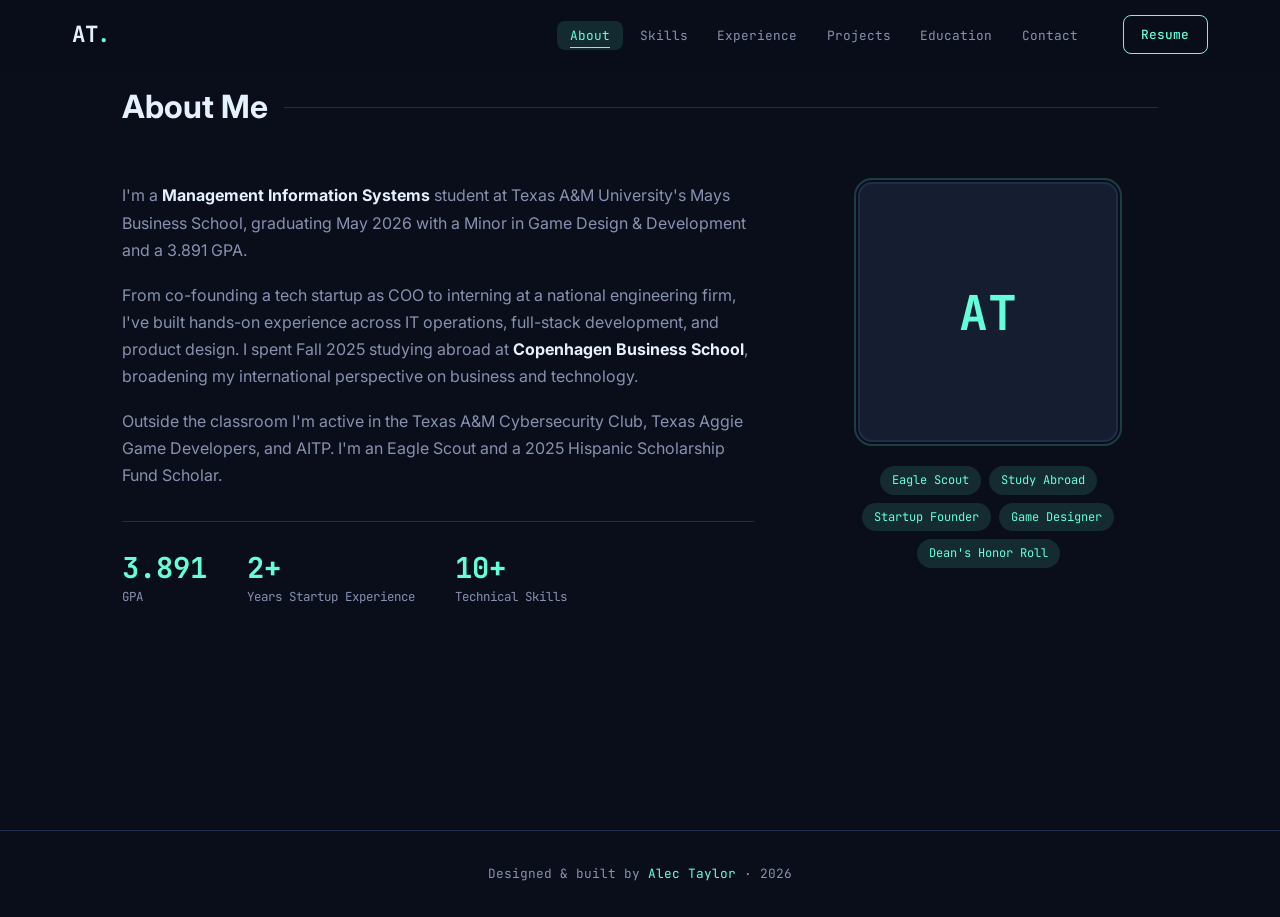
==== about.html @ 9838a30c "Initial Website Thank You Claude!" ====
<!DOCTYPE html>
<html lang="en">
<head>
  <meta charset="UTF-8" />
  <meta name="viewport" content="width=device-width, initial-scale=1.0" />
  <title>Alec Taylor | About</title>
  <link rel="stylesheet" href="css/style.css" />
  <link rel="stylesheet" href="css/animations.css" />
  <link rel="preconnect" href="https://fonts.googleapis.com" />
  <link rel="preconnect" href="https://fonts.gstatic.com" crossorigin />
  <link href="https://fonts.googleapis.com/css2?family=Inter:wght@300;400;500;600;700&family=JetBrains+Mono:wght@400;500&display=swap" rel="stylesheet" />
</head>
<body>

  <nav id="navbar">
    <div class="nav-container">
      <a href="index.html" class="nav-logo">AT<span class="accent">.</span></a>
      <ul class="nav-links" id="nav-links">
        <li><a href="about.html"      class="nav-link">About</a></li>
        <li><a href="skills.html"     class="nav-link">Skills</a></li>
        <li><a href="experience.html" class="nav-link">Experience</a></li>
        <li><a href="projects.html"   class="nav-link">Projects</a></li>
        <li><a href="education.html"  class="nav-link">Education</a></li>
        <li><a href="contact.html"    class="nav-link">Contact</a></li>
      </ul>
      <a href="assets/resume.pdf" class="btn btn-outline btn-sm" target="_blank">Resume</a>
      <button class="hamburger" id="hamburger" aria-label="Toggle menu">
        <span></span><span></span><span></span>
      </button>
    </div>
  </nav>

  <main class="page-main">
    <div class="container">
      <h2 class="section-title reveal">About Me</h2>
      <div class="about-grid">
        <div class="about-text reveal">
          <p>
            I'm a <strong>Management Information Systems</strong> student at Texas A&M University's
            Mays Business School, graduating May 2026 with a Minor in Game Design &amp; Development
            and a 3.891 GPA.
          </p>
          <p>
            From co-founding a tech startup as COO to interning at a national engineering firm,
            I've built hands-on experience across IT operations, full-stack development, and
            product design. I spent Fall 2025 studying abroad at <strong>Copenhagen Business School</strong>,
            broadening my international perspective on business and technology.
          </p>
          <p>
            Outside the classroom I'm active in the Texas A&M Cybersecurity Club, Texas Aggie
            Game Developers, and AITP. I'm an Eagle Scout and a 2025 Hispanic Scholarship Fund Scholar.
          </p>
          <div class="about-highlights">
            <div class="highlight-item">
              <span class="highlight-number accent">3.891</span>
              <span class="highlight-label">GPA</span>
            </div>
            <div class="highlight-item">
              <span class="highlight-number accent">2+</span>
              <span class="highlight-label">Years Startup Experience</span>
            </div>
            <div class="highlight-item">
              <span class="highlight-number accent">10+</span>
              <span class="highlight-label">Technical Skills</span>
            </div>
          </div>
        </div>
        <div class="about-image reveal">
          <div class="image-placeholder">
            <span class="mono">AT</span>
          </div>
          <div class="about-tags">
            <span class="tag">Eagle Scout</span>
            <span class="tag">Study Abroad</span>
            <span class="tag">Startup Founder</span>
            <span class="tag">Game Designer</span>
            <span class="tag">Dean's Honor Roll</span>
          </div>
        </div>
      </div>
    </div>
  </main>

  <footer>
    <div class="container">
      <p class="footer-text mono">
        Designed &amp; built by <span class="accent">Alec Taylor</span> · 2026
      </p>
    </div>
  </footer>

  <script src="js/main.js"></script>
  <script src="js/animations.js"></script>
</body>
</html>
---- css/style.css ----
/* =========================================
   ROOT & RESET
   ========================================= */
*, *::before, *::after {
  box-sizing: border-box;
  margin: 0;
  padding: 0;
}

:root {
  --bg:          #0a0e1a;
  --bg-alt:      #0f1525;
  --surface:     #151d30;
  --surface-2:   #1c2640;
  --border:      #1e2d4a;
  --accent:      #64ffda;
  --accent-dim:  rgba(100, 255, 218, 0.12);
  --text:        #ccd6f6;
  --text-muted:  #8892b0;
  --text-bright: #e6f1ff;
  --font-sans:   'Inter', sans-serif;
  --font-mono:   'JetBrains Mono', monospace;
  --nav-height:  70px;
  --radius:      8px;
  --radius-lg:   14px;
  --shadow:      0 4px 24px rgba(0,0,0,0.4);
  --transition:  0.25s ease;
}

html {
  scroll-behavior: smooth;
  scroll-padding-top: var(--nav-height);
}

body {
  background-color: var(--bg);
  color: var(--text);
  font-family: var(--font-sans);
  font-size: 16px;
  line-height: 1.7;
  overflow-x: hidden;
}

a {
  color: inherit;
  text-decoration: none;
}

ul {
  list-style: none;
}

img {
  max-width: 100%;
  display: block;
}

/* =========================================
   UTILITIES
   ========================================= */
.mono { font-family: var(--font-mono); }
.accent { color: var(--accent); }

.container {
  max-width: 1100px;
  margin: 0 auto;
  padding: 0 2rem;
}

.container-narrow {
  max-width: 700px;
  margin: 0 auto;
  padding: 0 2rem;
  text-align: center;
}

.section {
  padding: 100px 0;
}

.section-alt {
  background-color: var(--bg-alt);
}

/* Multi-page layout: fills the space between nav and footer */
.page-main {
  min-height: calc(100vh - var(--nav-height));
  padding: 80px 0 100px;
}

.page-main.section-alt {
  background-color: var(--bg-alt);
}

.section-title {
  font-size: clamp(1.6rem, 3vw, 2rem);
  font-weight: 700;
  color: var(--text-bright);
  margin-bottom: 3rem;
  display: flex;
  align-items: center;
  gap: 1rem;
  white-space: nowrap;
}

.section-title::after {
  content: '';
  display: block;
  height: 1px;
  background: var(--border);
  flex: 1;
  min-width: 60px;
}

/* =========================================
   BUTTONS
   ========================================= */
.btn {
  display: inline-block;
  padding: 0.75rem 1.75rem;
  border-radius: var(--radius);
  font-family: var(--font-mono);
  font-size: 0.875rem;
  font-weight: 500;
  cursor: pointer;
  transition: all var(--transition);
  border: 1px solid transparent;
}

.btn-primary {
  background-color: var(--accent);
  color: var(--bg);
  border-color: var(--accent);
}

.btn-primary:hover {
  background-color: transparent;
  color: var(--accent);
}

.btn-outline {
  background-color: transparent;
  color: var(--accent);
  border-color: var(--accent);
}

.btn-outline:hover {
  background-color: var(--accent-dim);
}

.btn-sm {
  padding: 0.5rem 1.1rem;
  font-size: 0.8rem;
}

/* =========================================
   TAGS
   ========================================= */
.tag {
  display: inline-block;
  padding: 0.25rem 0.75rem;
  background: var(--accent-dim);
  color: var(--accent);
  border-radius: 999px;
  font-size: 0.75rem;
  font-family: var(--font-mono);
  white-space: nowrap;
}

.tag-featured {
  background: rgba(100, 255, 218, 0.2);
  font-weight: 600;
}

.tech-tag {
  display: inline-block;
  padding: 0.2rem 0.6rem;
  background: var(--surface-2);
  color: var(--text-muted);
  border-radius: var(--radius);
  font-size: 0.75rem;
  font-family: var(--font-mono);
  border: 1px solid var(--border);
}

/* =========================================
   NAVBAR
   ========================================= */
#navbar {
  position: fixed;
  top: 0;
  left: 0;
  right: 0;
  height: var(--nav-height);
  z-index: 100;
  background: rgba(10, 14, 26, 0.85);
  backdrop-filter: blur(12px);
  border-bottom: 1px solid transparent;
  transition: border-color var(--transition), background var(--transition);
}

#navbar.scrolled {
  border-bottom-color: var(--border);
  background: rgba(10, 14, 26, 0.97);
}

.nav-container {
  max-width: 1200px;
  margin: 0 auto;
  padding: 0 2rem;
  height: 100%;
  display: flex;
  align-items: center;
  gap: 2rem;
}

.nav-logo {
  font-family: var(--font-mono);
  font-size: 1.4rem;
  font-weight: 700;
  color: var(--text-bright);
  letter-spacing: -0.5px;
  flex-shrink: 0;
}

.nav-links {
  display: flex;
  gap: 0.25rem;
  margin-left: auto;
}

.nav-link {
  font-family: var(--font-mono);
  font-size: 0.8rem;
  color: var(--text-muted);
  padding: 0.4rem 0.8rem;
  border-radius: var(--radius);
  transition: color var(--transition), background var(--transition);
}

.nav-link:hover,
.nav-link.active {
  color: var(--accent);
  background: var(--accent-dim);
}

.hamburger {
  display: none;
  flex-direction: column;
  gap: 5px;
  background: none;
  border: none;
  cursor: pointer;
  padding: 4px;
  margin-left: auto;
}

.hamburger span {
  display: block;
  width: 24px;
  height: 2px;
  background: var(--text);
  border-radius: 2px;
  transition: all var(--transition);
}

/* =========================================
   HERO
   ========================================= */
#hero {
  min-height: 100vh;
  display: flex;
  align-items: center;
  padding: 0 2rem;
  position: relative;
}

.hero-content {
  max-width: 800px;
  margin: 0 auto;
  padding-top: var(--nav-height);
}

.hero-greeting {
  font-size: 0.95rem;
  color: var(--accent);
  margin-bottom: 1rem;
  letter-spacing: 0.5px;
}

.hero-name {
  font-size: clamp(2.8rem, 7vw, 5rem);
  font-weight: 700;
  color: var(--text-bright);
  line-height: 1.1;
  margin-bottom: 0.75rem;
}

.hero-tagline {
  font-size: clamp(1.4rem, 3.5vw, 2.2rem);
  font-weight: 600;
  color: var(--text-muted);
  margin-bottom: 1.5rem;
  min-height: 1.4em;
  display: flex;
  align-items: center;
  gap: 2px;
}

.cursor {
  color: var(--accent);
  animation: blink 1s step-end infinite;
}

@keyframes blink {
  0%, 100% { opacity: 1; }
  50%       { opacity: 0; }
}

.hero-description {
  font-size: 1.05rem;
  color: var(--text-muted);
  max-width: 540px;
  margin-bottom: 2.5rem;
  line-height: 1.8;
}

.hero-cta {
  display: flex;
  gap: 1rem;
  flex-wrap: wrap;
}

.hero-scroll-indicator {
  position: absolute;
  bottom: 2.5rem;
  left: 50%;
  transform: translateX(-50%);
}

.scroll-arrow {
  width: 24px;
  height: 24px;
  border-right: 2px solid var(--accent);
  border-bottom: 2px solid var(--accent);
  transform: rotate(45deg);
  animation: scrollBounce 1.8s ease-in-out infinite;
  opacity: 0.6;
}

@keyframes scrollBounce {
  0%, 100% { transform: rotate(45deg) translateY(0); opacity: 0.4; }
  50%       { transform: rotate(45deg) translateY(6px); opacity: 0.9; }
}

/* =========================================
   ABOUT
   ========================================= */
.about-grid {
  display: grid;
  grid-template-columns: 1fr 340px;
  gap: 4rem;
  align-items: start;
}

.about-text p {
  color: var(--text-muted);
  margin-bottom: 1.1rem;
  font-size: 1rem;
}

.about-text strong {
  color: var(--text-bright);
}

.about-highlights {
  display: flex;
  gap: 2.5rem;
  margin-top: 2rem;
  padding-top: 2rem;
  border-top: 1px solid var(--border);
}

.highlight-item {
  display: flex;
  flex-direction: column;
  gap: 0.2rem;
}

.highlight-number {
  font-size: 1.8rem;
  font-weight: 700;
  font-family: var(--font-mono);
  line-height: 1;
}

.highlight-label {
  font-size: 0.78rem;
  color: var(--text-muted);
  font-family: var(--font-mono);
}

.about-image {
  display: flex;
  flex-direction: column;
  align-items: center;
  gap: 1.5rem;
}

.image-placeholder {
  width: 260px;
  height: 260px;
  border-radius: var(--radius-lg);
  background: var(--surface);
  border: 2px solid var(--border);
  display: flex;
  align-items: center;
  justify-content: center;
  font-family: var(--font-mono);
  font-size: 3rem;
  font-weight: 700;
  color: var(--accent);
  position: relative;
  transition: border-color var(--transition);
}

.image-placeholder::before {
  content: '';
  position: absolute;
  inset: -6px;
  border-radius: calc(var(--radius-lg) + 4px);
  border: 2px solid var(--accent);
  opacity: 0.2;
}

.image-placeholder:hover {
  border-color: var(--accent);
}

.about-tags {
  display: flex;
  flex-wrap: wrap;
  gap: 0.5rem;
  justify-content: center;
}

/* =========================================
   SKILLS
   ========================================= */
.skills-grid {
  display: grid;
  grid-template-columns: repeat(2, 1fr);
  gap: 1.5rem;
}

.skill-category {
  background: var(--surface);
  border: 1px solid var(--border);
  border-radius: var(--radius-lg);
  padding: 1.75rem;
  transition: border-color var(--transition), transform var(--transition);
}

.skill-category:hover {
  border-color: var(--accent);
  transform: translateY(-3px);
}

.skill-category-title {
  font-family: var(--font-mono);
  font-size: 0.9rem;
  font-weight: 600;
  color: var(--text-bright);
  margin-bottom: 1.25rem;
  letter-spacing: 0.3px;
}

.skill-list {
  display: flex;
  flex-direction: column;
  gap: 0.65rem;
}

.skill-item {
  display: flex;
  align-items: center;
  gap: 0.75rem;
  color: var(--text-muted);
  font-size: 0.9rem;
  transition: color var(--transition);
}

.skill-item:hover {
  color: var(--text);
}

.skill-dot {
  width: 6px;
  height: 6px;
  border-radius: 50%;
  background: var(--accent);
  flex-shrink: 0;
}

/* =========================================
   TIMELINE (EXPERIENCE)
   ========================================= */
.timeline {
  position: relative;
  padding-left: 2rem;
}

.timeline::before {
  content: '';
  position: absolute;
  left: 0;
  top: 8px;
  bottom: 8px;
  width: 2px;
  background: var(--border);
}

.timeline-item {
  position: relative;
  padding-left: 2.5rem;
  padding-bottom: 3rem;
}

.timeline-item:last-child {
  padding-bottom: 0;
}

.timeline-marker {
  position: absolute;
  left: -2.5rem;
  top: 8px;
  width: 12px;
  height: 12px;
  border-radius: 50%;
  background: var(--accent);
  border: 2px solid var(--bg);
  box-shadow: 0 0 0 3px var(--accent-dim);
}

.timeline-content {
  background: var(--surface);
  border: 1px solid var(--border);
  border-radius: var(--radius-lg);
  padding: 1.75rem;
  transition: border-color var(--transition);
}

.timeline-content:hover {
  border-color: var(--accent);
}

.timeline-header {
  display: flex;
  justify-content: space-between;
  align-items: flex-start;
  gap: 1rem;
  margin-bottom: 0.75rem;
  flex-wrap: wrap;
}

.timeline-role {
  font-size: 1.1rem;
  font-weight: 600;
  color: var(--text-bright);
  margin-bottom: 0.2rem;
}

.timeline-company {
  font-size: 0.9rem;
  color: var(--accent);
}

.timeline-date {
  font-size: 0.78rem;
  color: var(--text-muted);
  white-space: nowrap;
  padding-top: 0.2rem;
}

.timeline-desc {
  font-size: 0.9rem;
  color: var(--text-muted);
  margin-bottom: 1rem;
  font-style: italic;
}

.timeline-bullets {
  display: flex;
  flex-direction: column;
  gap: 0.5rem;
  margin-bottom: 1.25rem;
  padding-left: 0;
}

.timeline-bullets li {
  color: var(--text-muted);
  font-size: 0.9rem;
  padding-left: 1.2rem;
  position: relative;
}

.timeline-bullets li::before {
  content: '▸';
  position: absolute;
  left: 0;
  color: var(--accent);
  font-size: 0.7rem;
  top: 0.15em;
}

.timeline-tags {
  display: flex;
  flex-wrap: wrap;
  gap: 0.5rem;
}

/* =========================================
   PROJECTS
   ========================================= */
.projects-grid {
  display: grid;
  grid-template-columns: repeat(2, 1fr);
  gap: 1.5rem;
}

.project-card {
  background: var(--surface);
  border: 1px solid var(--border);
  border-radius: var(--radius-lg);
  padding: 1.75rem;
  display: flex;
  flex-direction: column;
  gap: 0.85rem;
  transition: border-color var(--transition), transform var(--transition), box-shadow var(--transition);
}

.project-card:hover {
  border-color: var(--accent);
  transform: translateY(-4px);
  box-shadow: 0 12px 32px rgba(100, 255, 218, 0.06);
}

.project-card-header {
  display: flex;
  justify-content: space-between;
  align-items: center;
}

.project-icon {
  font-size: 1.5rem;
  color: var(--accent);
  font-weight: 500;
}

.project-title {
  font-size: 1rem;
  font-weight: 600;
  color: var(--text-bright);
  line-height: 1.4;
}

.project-desc {
  font-size: 0.88rem;
  color: var(--text-muted);
  line-height: 1.7;
  flex: 1;
}

.project-tech {
  display: flex;
  flex-wrap: wrap;
  gap: 0.4rem;
  margin-top: auto;
}

/* =========================================
   EDUCATION
   ========================================= */
.education-grid {
  display: grid;
  grid-template-columns: repeat(2, 1fr);
  gap: 1.5rem;
  margin-bottom: 3rem;
}

.education-card {
  background: var(--surface);
  border: 1px solid var(--border);
  border-radius: var(--radius-lg);
  padding: 1.75rem;
  transition: border-color var(--transition);
}

.education-card:hover {
  border-color: var(--accent);
}

.edu-header {
  display: flex;
  justify-content: space-between;
  align-items: flex-start;
  gap: 1rem;
  margin-bottom: 0.75rem;
  flex-wrap: wrap;
}

.edu-school {
  font-size: 1.05rem;
  font-weight: 700;
  color: var(--text-bright);
  margin-bottom: 0.2rem;
}

.edu-sub {
  font-size: 0.82rem;
  color: var(--text-muted);
}

.edu-date {
  font-size: 0.78rem;
  color: var(--text-muted);
  white-space: nowrap;
}

.edu-degree {
  font-size: 0.95rem;
  color: var(--accent);
  font-weight: 600;
  margin-bottom: 0.3rem;
}

.edu-minor {
  font-size: 0.85rem;
  color: var(--text-muted);
  margin-bottom: 0.6rem;
}

.edu-gpa {
  font-family: var(--font-mono);
  font-size: 0.85rem;
  color: var(--text-muted);
  margin-bottom: 1rem;
}

.edu-awards {
  display: flex;
  flex-wrap: wrap;
  gap: 0.5rem;
}

.activities-section {
  background: var(--surface);
  border: 1px solid var(--border);
  border-radius: var(--radius-lg);
  padding: 2rem;
}

.activities-title {
  font-size: 1rem;
  font-weight: 600;
  color: var(--text-bright);
  margin-bottom: 1.5rem;
  font-family: var(--font-mono);
}

.activities-grid {
  display: grid;
  grid-template-columns: repeat(3, 1fr);
  gap: 1rem;
}

.activity-item {
  font-size: 0.88rem;
  color: var(--text-muted);
  display: flex;
  align-items: flex-start;
  gap: 0.6rem;
}

/* =========================================
   CONTACT
   ========================================= */
.contact-intro {
  font-size: 1.05rem;
  color: var(--text-muted);
  margin-bottom: 2.5rem;
  line-height: 1.8;
}

.contact-intro strong {
  color: var(--accent);
}

.contact-links {
  display: flex;
  gap: 1rem;
  flex-wrap: wrap;
  justify-content: center;
  margin-bottom: 2rem;
}

.contact-email {
  font-size: 0.85rem;
  color: var(--text-muted);
}

/* =========================================
   FOOTER
   ========================================= */
footer {
  background: var(--bg);
  border-top: 1px solid var(--border);
  padding: 2rem 0;
  text-align: center;
}

.footer-text {
  font-size: 0.8rem;
  color: var(--text-muted);
}

/* =========================================
   RESPONSIVE
   ========================================= */
@media (max-width: 900px) {
  .about-grid {
    grid-template-columns: 1fr;
  }

  .about-image {
    order: -1;
    flex-direction: row;
    flex-wrap: wrap;
    justify-content: center;
  }

  .image-placeholder {
    width: 180px;
    height: 180px;
    font-size: 2rem;
  }

  .skills-grid,
  .projects-grid,
  .education-grid {
    grid-template-columns: 1fr;
  }

  .activities-grid {
    grid-template-columns: repeat(2, 1fr);
  }
}

@media (max-width: 700px) {
  .nav-links {
    position: fixed;
    top: var(--nav-height);
    left: 0;
    right: 0;
    background: var(--bg-alt);
    border-bottom: 1px solid var(--border);
    flex-direction: column;
    padding: 1rem;
    gap: 0.25rem;
    transform: translateY(-120%);
    transition: transform var(--transition);
  }

  .nav-links.open {
    transform: translateY(0);
  }

  .hamburger {
    display: flex;
  }

  .nav-container .btn-outline {
    display: none;
  }

  .timeline-header {
    flex-direction: column;
  }

  .activities-grid {
    grid-template-columns: 1fr;
  }

  .about-highlights {
    gap: 1.5rem;
  }

  .hero-cta {
    flex-direction: column;
    align-items: flex-start;
  }

  .section {
    padding: 70px 0;
  }
}
---- css/animations.css ----
/* =========================================
   SCROLL REVEAL
   ========================================= */
.reveal {
  opacity: 0;
  transform: translateY(28px);
  transition: opacity 0.6s ease, transform 0.6s ease;
}

.reveal.visible {
  opacity: 1;
  transform: translateY(0);
}

/* Stagger children inside a revealed parent */
.skills-grid .reveal:nth-child(2) { transition-delay: 0.1s; }
.skills-grid .reveal:nth-child(3) { transition-delay: 0.2s; }
.skills-grid .reveal:nth-child(4) { transition-delay: 0.3s; }

.projects-grid .reveal:nth-child(2) { transition-delay: 0.1s; }
.projects-grid .reveal:nth-child(3) { transition-delay: 0.2s; }
.projects-grid .reveal:nth-child(4) { transition-delay: 0.3s; }

.education-grid .reveal:nth-child(2) { transition-delay: 0.1s; }

.timeline-item.reveal:nth-child(2) { transition-delay: 0.15s; }

/* =========================================
   HOVER GLOW ON ACCENT ELEMENTS
   ========================================= */
.project-card:hover .project-icon,
.skill-category:hover .skill-category-title {
  text-shadow: 0 0 12px rgba(100, 255, 218, 0.4);
}

/* =========================================
   NAV LINK UNDERLINE SLIDE
   ========================================= */
.nav-link {
  position: relative;
}

.nav-link::after {
  content: '';
  position: absolute;
  bottom: 2px;
  left: 0.8rem;
  right: 0.8rem;
  height: 1px;
  background: var(--accent);
  transform: scaleX(0);
  transition: transform 0.2s ease;
}

.nav-link:hover::after,
.nav-link.active::after {
  transform: scaleX(1);
}

/* =========================================
   HAMBURGER OPEN STATE
   ========================================= */
.hamburger.open span:nth-child(1) {
  transform: translateY(7px) rotate(45deg);
}

.hamburger.open span:nth-child(2) {
  opacity: 0;
}

.hamburger.open span:nth-child(3) {
  transform: translateY(-7px) rotate(-45deg);
}

/* =========================================
   TIMELINE MARKER PULSE
   ========================================= */
.timeline-marker::after {
  content: '';
  position: absolute;
  inset: -4px;
  border-radius: 50%;
  border: 2px solid var(--accent);
  opacity: 0;
  transition: opacity 0.3s ease;
}

.timeline-item:hover .timeline-marker::after {
  opacity: 0.5;
}

/* =========================================
   SKILL DOT GLOW ON HOVER
   ========================================= */
.skill-item:hover .skill-dot {
  box-shadow: 0 0 8px var(--accent);
}
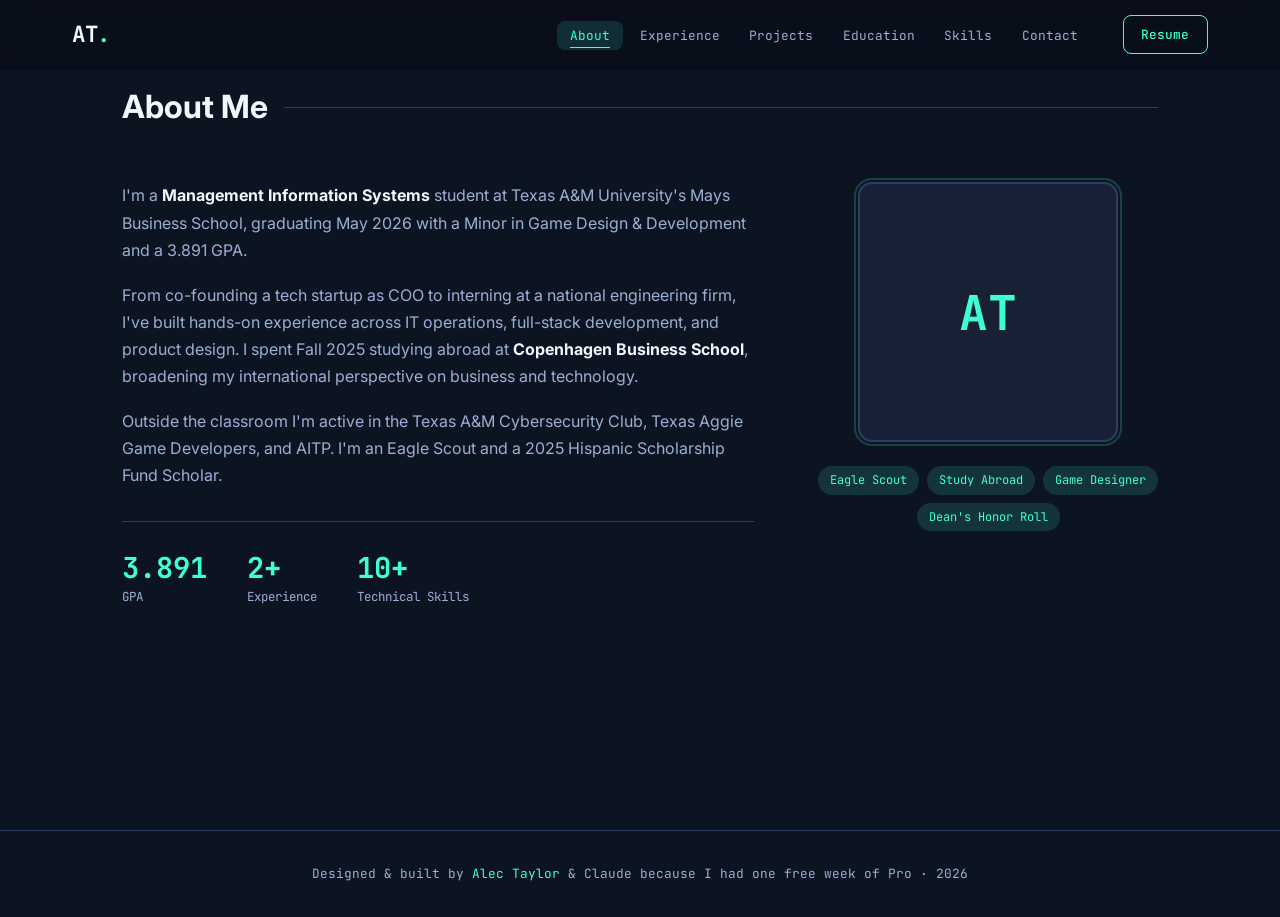
==== commit 03df354d: "Updated Portfolio" ====
--- a/about.html
+++ b/about.html
@@ -17,10 +17,10 @@
       <a href="index.html" class="nav-logo">AT<span class="accent">.</span></a>
       <ul class="nav-links" id="nav-links">
         <li><a href="about.html"      class="nav-link">About</a></li>
-        <li><a href="skills.html"     class="nav-link">Skills</a></li>
         <li><a href="experience.html" class="nav-link">Experience</a></li>
         <li><a href="projects.html"   class="nav-link">Projects</a></li>
         <li><a href="education.html"  class="nav-link">Education</a></li>
+        <li><a href="skills.html"     class="nav-link">Skills</a></li>
         <li><a href="contact.html"    class="nav-link">Contact</a></li>
       </ul>
       <a href="assets/resume.pdf" class="btn btn-outline btn-sm" target="_blank">Resume</a>
@@ -57,7 +57,7 @@
             </div>
             <div class="highlight-item">
               <span class="highlight-number accent">2+</span>
-              <span class="highlight-label">Years Startup Experience</span>
+              <span class="highlight-label">Experience</span>
             </div>
             <div class="highlight-item">
               <span class="highlight-number accent">10+</span>
@@ -72,7 +72,6 @@
           <div class="about-tags">
             <span class="tag">Eagle Scout</span>
             <span class="tag">Study Abroad</span>
-            <span class="tag">Startup Founder</span>
             <span class="tag">Game Designer</span>
             <span class="tag">Dean's Honor Roll</span>
           </div>
@@ -84,7 +83,7 @@
   <footer>
     <div class="container">
       <p class="footer-text mono">
-        Designed &amp; built by <span class="accent">Alec Taylor</span> · 2026
+        Designed &amp; built by <span class="accent">Alec Taylor</span> & Claude because I had one free week of Pro · 2026
       </p>
     </div>
   </footer>
--- a/css/style.css
+++ b/css/style.css
@@ -8,16 +8,16 @@
 }
 
 :root {
-  --bg:          #0a0e1a;
-  --bg-alt:      #0f1525;
-  --surface:     #151d30;
-  --surface-2:   #1c2640;
-  --border:      #1e2d4a;
-  --accent:      #64ffda;
-  --accent-dim:  rgba(100, 255, 218, 0.12);
-  --text:        #ccd6f6;
-  --text-muted:  #8892b0;
-  --text-bright: #e6f1ff;
+  --bg:          #0d1421;
+  --bg-alt:      #111c30;
+  --surface:     #172035;
+  --surface-2:   #1e2d4d;
+  --border:      #2a3f66;
+  --accent:      #3dffcf;
+  --accent-dim:  rgba(61, 255, 207, 0.14);
+  --text:        #d4e4ff;
+  --text-muted:  #9bafd4;
+  --text-bright: #f0f8ff;
   --font-sans:   'Inter', sans-serif;
   --font-mono:   'JetBrains Mono', monospace;
   --nav-height:  70px;
@@ -307,16 +307,6 @@
   gap: 2px;
 }
 
-.cursor {
-  color: var(--accent);
-  animation: blink 1s step-end infinite;
-}
-
-@keyframes blink {
-  0%, 100% { opacity: 1; }
-  50%       { opacity: 0; }
-}
-
 .hero-description {
   font-size: 1.05rem;
   color: var(--text-muted);
@@ -622,6 +612,24 @@
 /* =========================================
    PROJECTS
    ========================================= */
+.projects-subsection {
+  margin-bottom: 3.5rem;
+}
+
+.projects-subsection:last-child {
+  margin-bottom: 0;
+}
+
+.projects-subheading {
+  font-size: 1rem;
+  font-weight: 600;
+  color: var(--text-bright);
+  margin-bottom: 1.5rem;
+  font-family: var(--font-mono);
+  letter-spacing: 0.3px;
+}
+
+
 .projects-grid {
   display: grid;
   grid-template-columns: repeat(2, 1fr);
@@ -637,12 +645,46 @@
   flex-direction: column;
   gap: 0.85rem;
   transition: border-color var(--transition), transform var(--transition), box-shadow var(--transition);
+  overflow: hidden;
 }
 
 .project-card:hover {
   border-color: var(--accent);
   transform: translateY(-4px);
   box-shadow: 0 12px 32px rgba(100, 255, 218, 0.06);
+}
+
+/* Image at the top of a card — bleeds to the edges */
+.project-img {
+  margin: -1.75rem -1.75rem 0 -1.75rem;
+  height: 190px;
+  overflow: hidden;
+  border-radius: var(--radius-lg) var(--radius-lg) 0 0;
+  background: var(--surface-2);
+  border-bottom: 1px solid var(--border);
+}
+
+.project-img img {
+  width: 100%;
+  height: 100%;
+  object-fit: cover;
+  display: block;
+  transition: transform 0.4s ease;
+}
+
+/* Hide the image container entirely when src is empty */
+.project-img img:not([src]),
+.project-img img[src=""] {
+  display: none;
+}
+
+.project-img:has(img:not([src])),
+.project-img:has(img[src=""]) {
+  display: none;
+}
+
+.project-card:hover .project-img img {
+  transform: scale(1.04);
 }
 
 .project-card-header {
@@ -675,7 +717,32 @@
   display: flex;
   flex-wrap: wrap;
   gap: 0.4rem;
+}
+
+.project-footer {
   margin-top: auto;
+  padding-top: 0.75rem;
+  border-top: 1px solid var(--border);
+}
+
+.project-link {
+  font-family: var(--font-mono);
+  font-size: 0.8rem;
+  color: var(--accent);
+  display: inline-flex;
+  align-items: center;
+  gap: 0.3rem;
+  transition: gap var(--transition), opacity var(--transition);
+}
+
+.project-link:hover {
+  gap: 0.55rem;
+  opacity: 0.8;
+}
+
+/* Hide the footer entirely when the link href is empty */
+.project-footer:has(a[href=""]) {
+  display: none;
 }
 
 /* =========================================
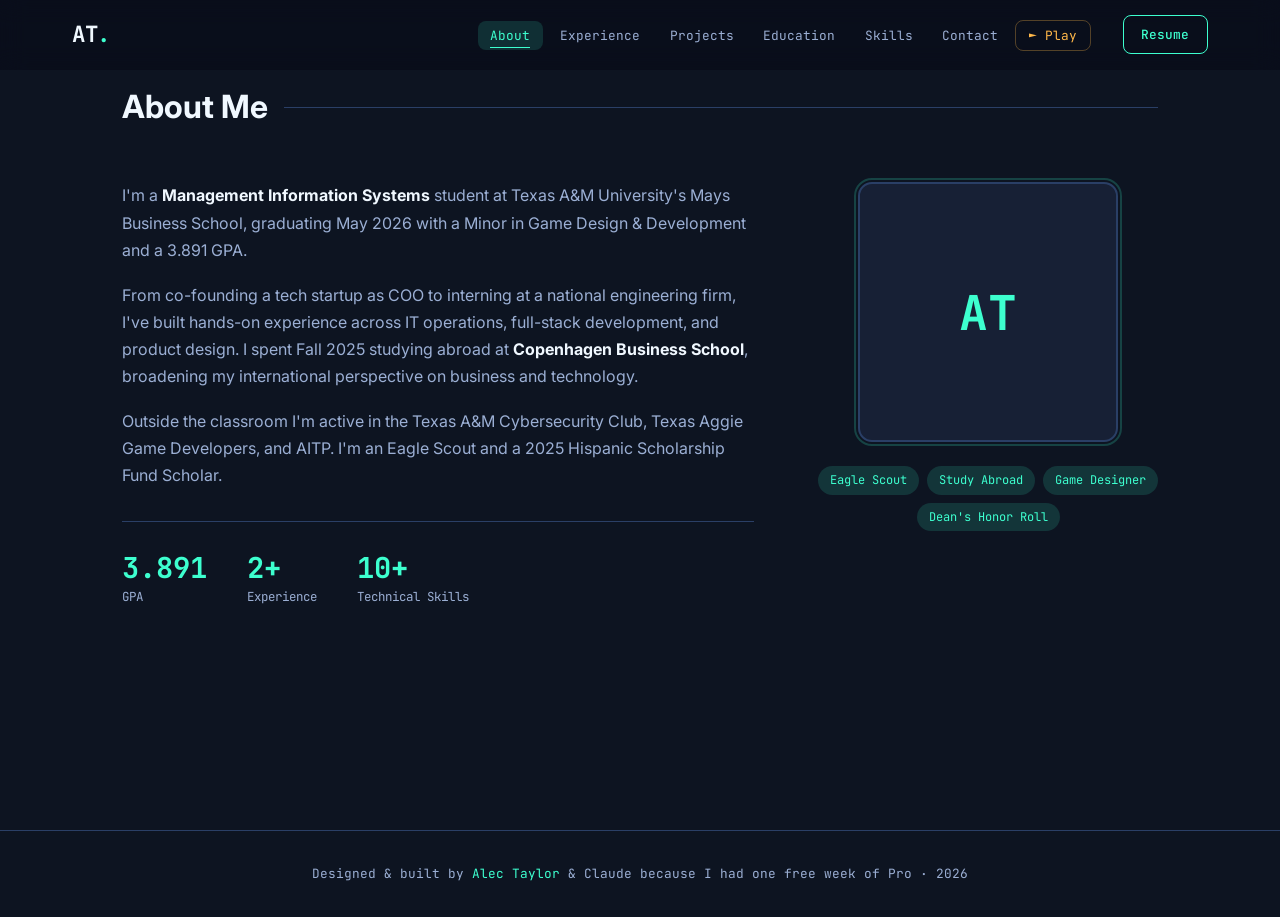
==== commit 54a759d8: "Fix resume and added a game to play from my claude game project" ====
--- a/about.html
+++ b/about.html
@@ -22,6 +22,7 @@
         <li><a href="education.html"  class="nav-link">Education</a></li>
         <li><a href="skills.html"     class="nav-link">Skills</a></li>
         <li><a href="contact.html"    class="nav-link">Contact</a></li>
+        <li><a href="game.html"       class="nav-link nav-play">&#9658; Play</a></li>
       </ul>
       <a href="assets/resume.pdf" class="btn btn-outline btn-sm" target="_blank">Resume</a>
       <button class="hamburger" id="hamburger" aria-label="Toggle menu">
--- a/css/style.css
+++ b/css/style.css
@@ -244,6 +244,19 @@
   background: var(--accent-dim);
 }
 
+/* Play tab — amber highlight to stand out from regular nav links */
+.nav-play {
+  color: #ffb84a !important;
+  border: 1px solid rgba(255, 184, 74, 0.3);
+  border-radius: var(--radius);
+}
+.nav-play:hover,
+.nav-play.active {
+  color: #ffb84a !important;
+  background: rgba(255, 184, 74, 0.1) !important;
+  border-color: rgba(255, 184, 74, 0.6);
+}
+
 .hamburger {
   display: none;
   flex-direction: column;
@@ -873,7 +886,7 @@
 
 .contact-email {
   font-size: 0.85rem;
-  color: var(--text-muted);
+  color: white;
 }
 
 /* =========================================
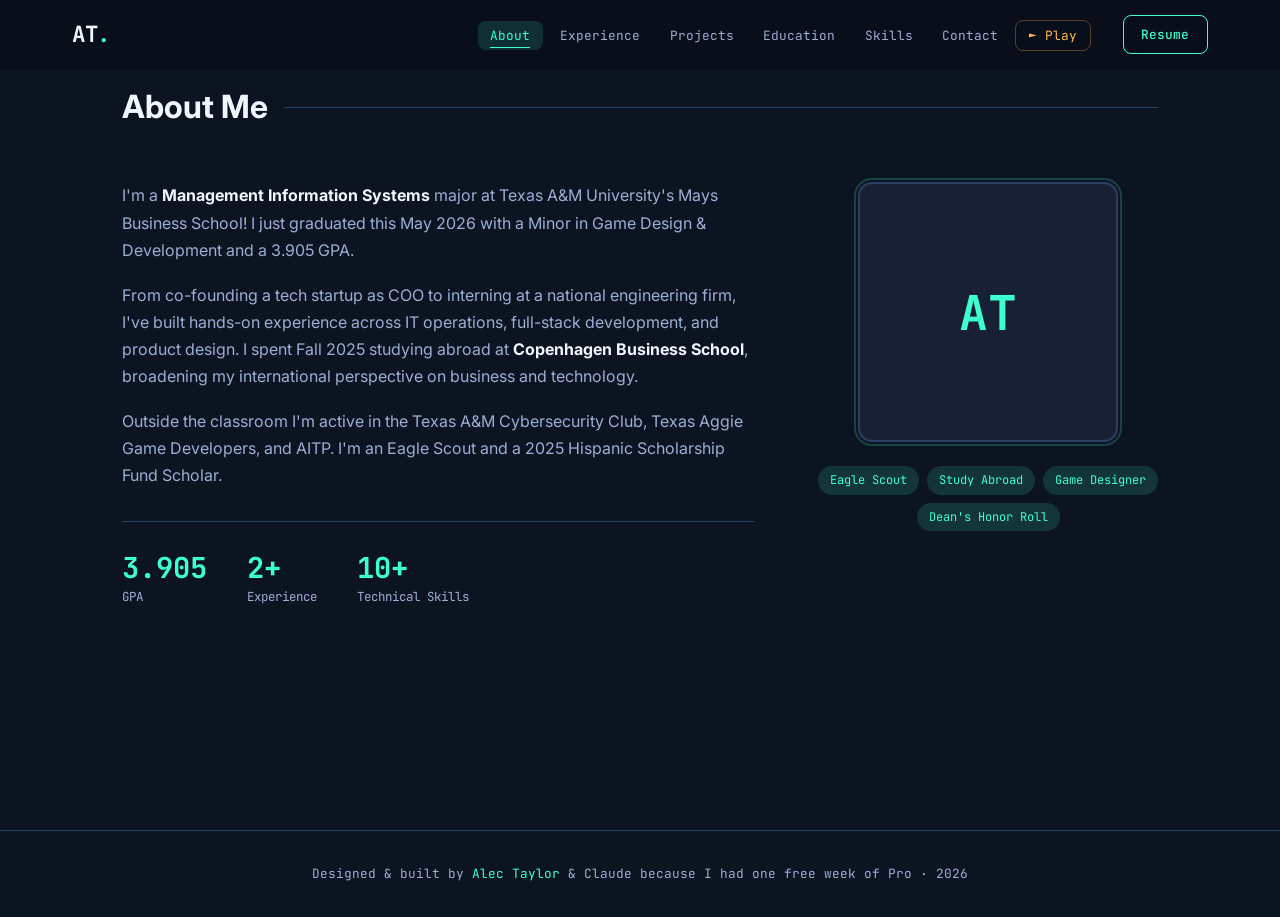
==== commit c82d9691: "Updates to Education, About, Contact" ====
--- a/about.html
+++ b/about.html
@@ -37,9 +37,9 @@
       <div class="about-grid">
         <div class="about-text reveal">
           <p>
-            I'm a <strong>Management Information Systems</strong> student at Texas A&M University's
-            Mays Business School, graduating May 2026 with a Minor in Game Design &amp; Development
-            and a 3.891 GPA.
+            I'm a <strong>Management Information Systems</strong> major at Texas A&M University's
+            Mays Business School! I just graduated this May 2026 with a Minor in Game Design &amp; Development
+            and a 3.905 GPA.
           </p>
           <p>
             From co-founding a tech startup as COO to interning at a national engineering firm,
@@ -53,7 +53,7 @@
           </p>
           <div class="about-highlights">
             <div class="highlight-item">
-              <span class="highlight-number accent">3.891</span>
+              <span class="highlight-number accent">3.905</span>
               <span class="highlight-label">GPA</span>
             </div>
             <div class="highlight-item">
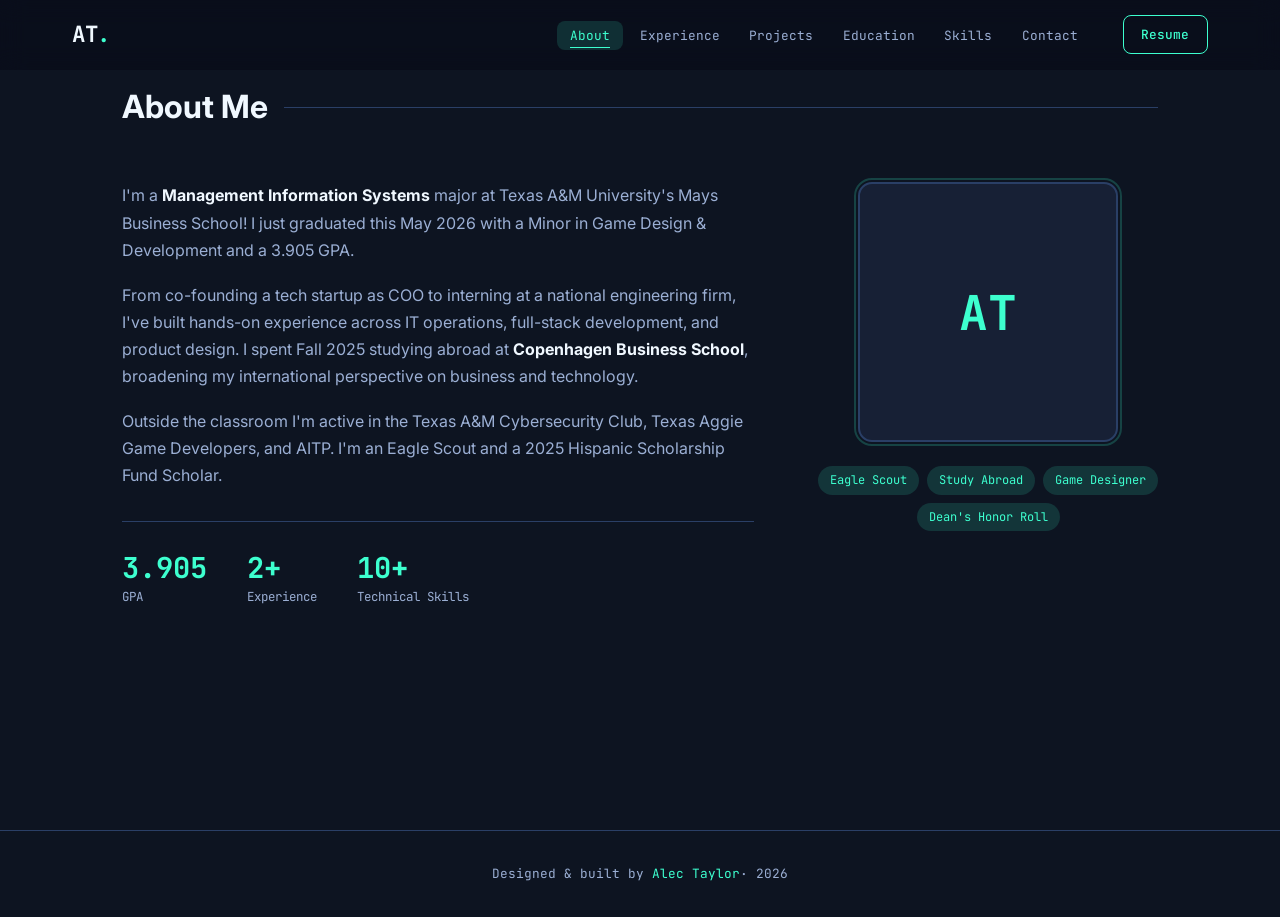
==== commit 27e4debf: "Removal of game for now" ====
--- a/about.html
+++ b/about.html
@@ -22,7 +22,6 @@
         <li><a href="education.html"  class="nav-link">Education</a></li>
         <li><a href="skills.html"     class="nav-link">Skills</a></li>
         <li><a href="contact.html"    class="nav-link">Contact</a></li>
-        <li><a href="game.html"       class="nav-link nav-play">&#9658; Play</a></li>
       </ul>
       <a href="assets/resume.pdf" class="btn btn-outline btn-sm" target="_blank">Resume</a>
       <button class="hamburger" id="hamburger" aria-label="Toggle menu">
@@ -84,7 +83,7 @@
   <footer>
     <div class="container">
       <p class="footer-text mono">
-        Designed &amp; built by <span class="accent">Alec Taylor</span> & Claude because I had one free week of Pro · 2026
+        Designed &amp; built by <span class="accent">Alec Taylor</span>· 2026
       </p>
     </div>
   </footer>
